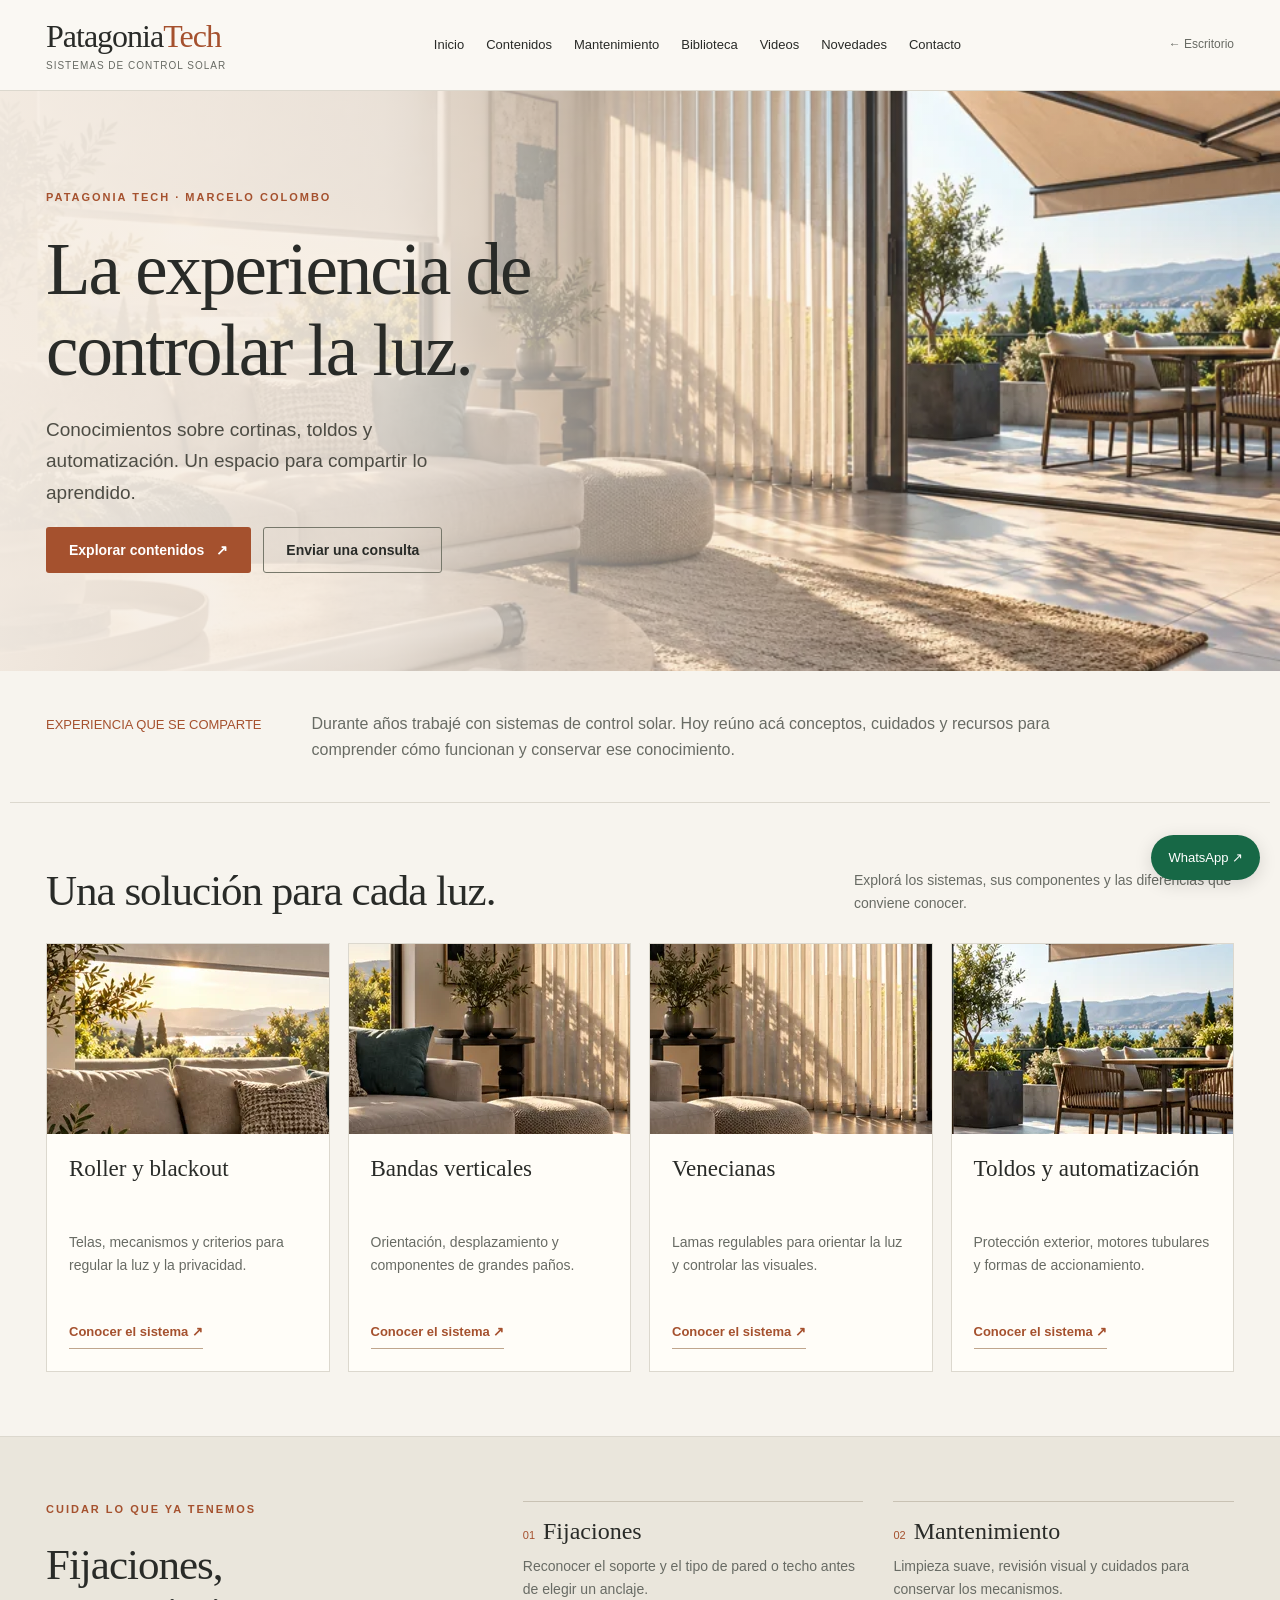
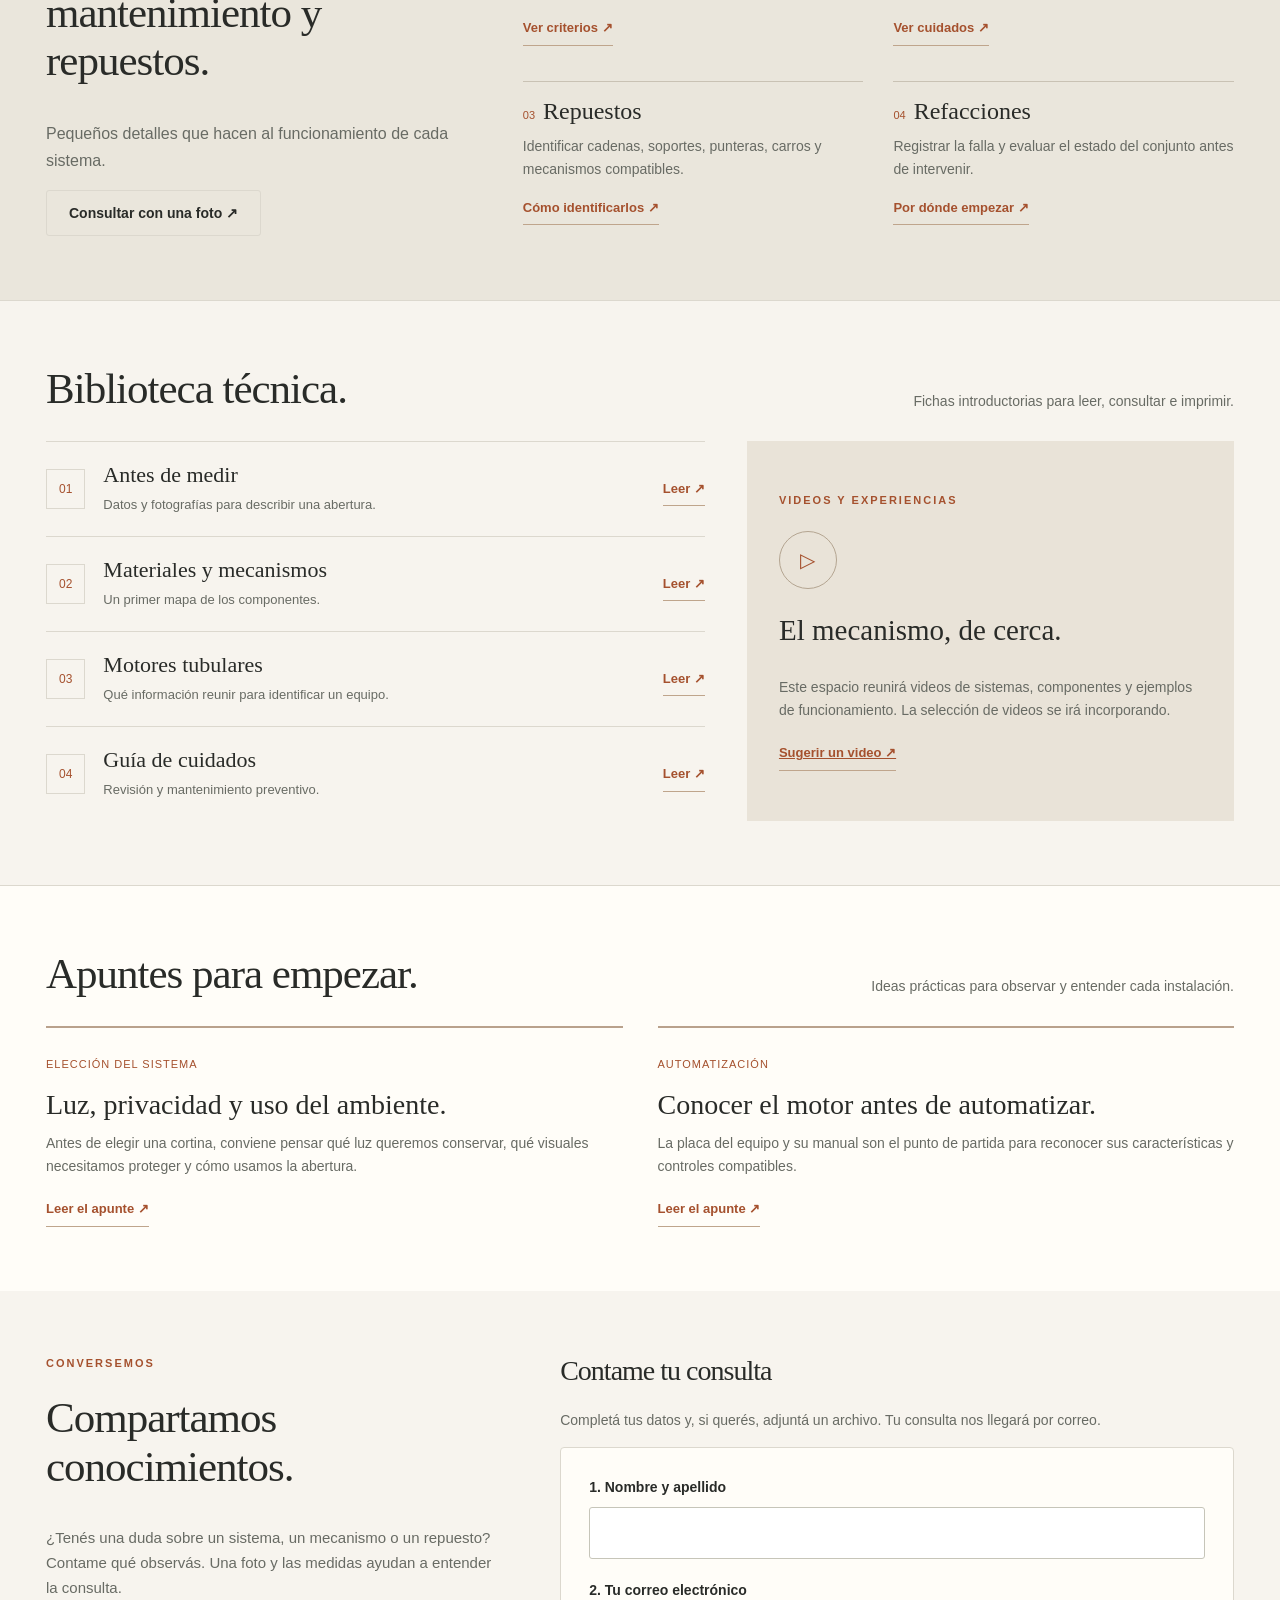
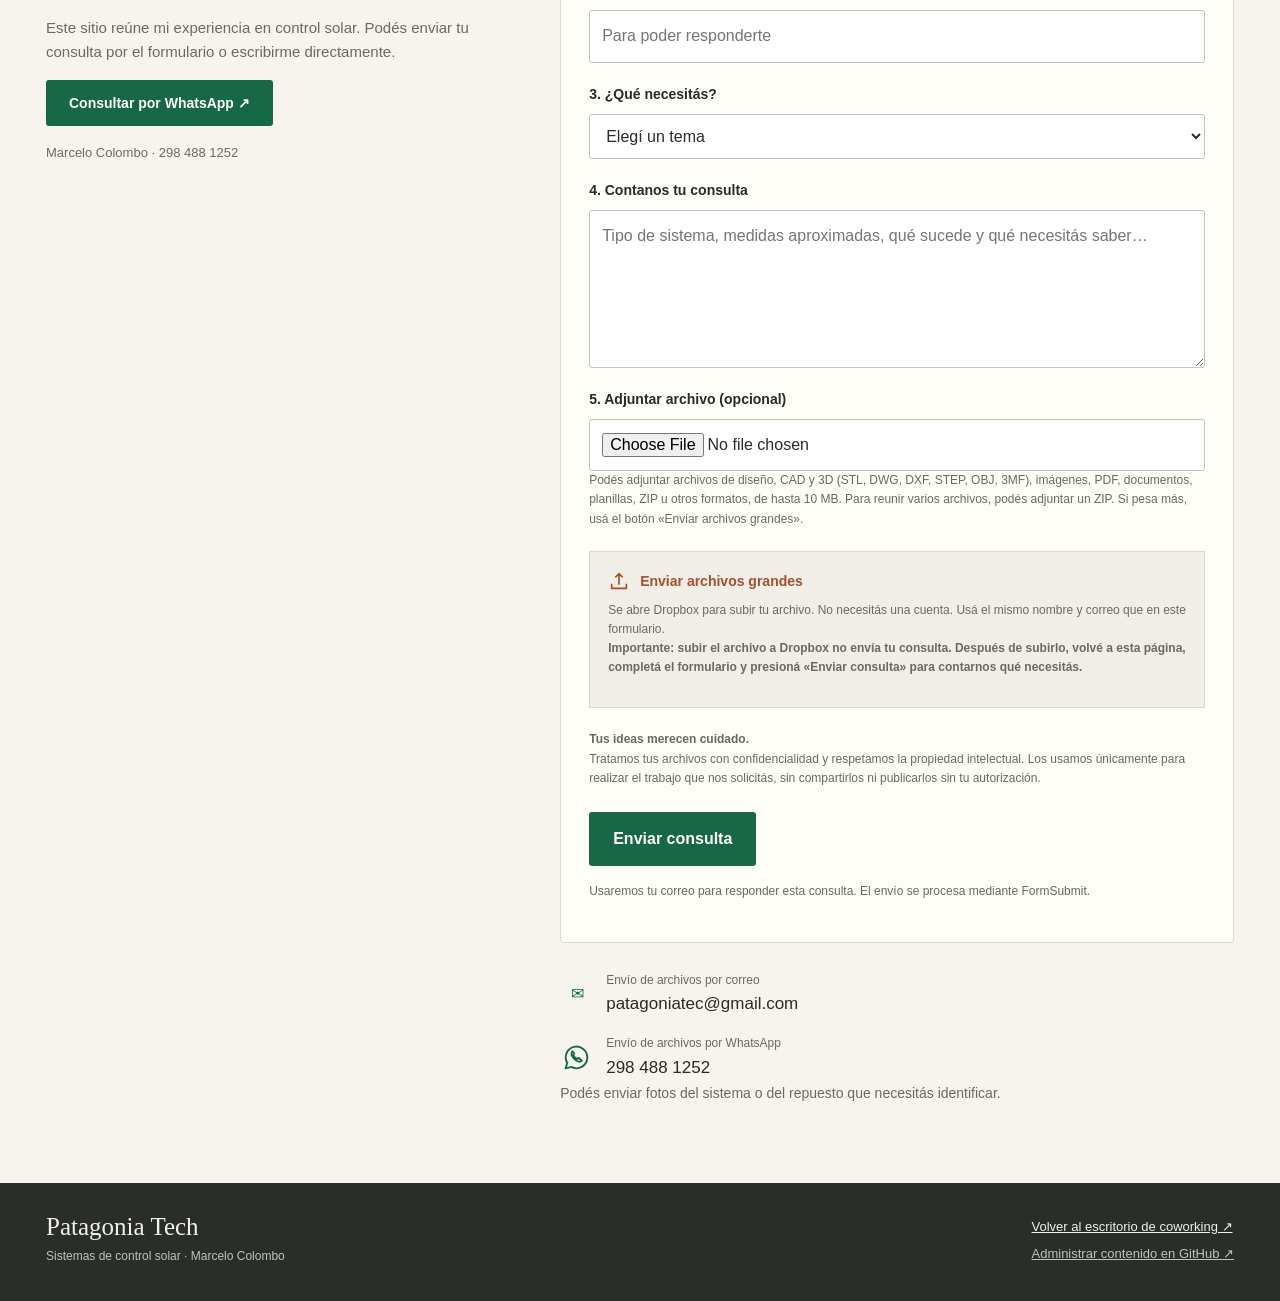
==== patagonia-tech.html @ 3ac44dc7 "Publica Patagonia Tech y activa su acceso en el escritorio" ====
<!doctype html>
<html lang="es-AR"><head><meta charset="utf-8"><meta name="viewport" content="width=device-width,initial-scale=1"><meta name="theme-color" content="#f7f4ee"><meta name="description" content="Patagonia Tech: experiencia y conocimientos sobre cortinas roller, blackout, venecianas, bandas verticales, toldos y automatización. Por Marcelo Colombo."><title>Patagonia Tech · Sistemas de control solar</title>
<style>
:root{--paper:#f7f4ee;--ink:#292b28;--muted:#686b64;--accent:#a5512e;--line:#dcd8ce;--green:#176846}*{box-sizing:border-box}html{scroll-behavior:smooth;scroll-padding-top:105px}body{margin:0;background:var(--paper);color:var(--ink);font:16px/1.65 Arial,Helvetica,sans-serif}a{color:inherit}button,input,select,textarea{font:inherit}button,a,input,select,textarea{touch-action:manipulation}a:focus-visible,button:focus-visible{outline:3px solid var(--accent);outline-offset:5px}h1,h2,h3,p{margin-top:0}h1,h2,h3,.brand{font-family:Georgia,'Times New Roman',serif;font-weight:400;line-height:1.12}h2{font-size:clamp(30px,4vw,43px);letter-spacing:-1px}h3{font-size:25px}p{color:var(--muted)}.wrap{max-width:1260px;margin:auto;padding:0 36px}.skip{position:absolute;left:15px;top:-100px;background:white;padding:12px;z-index:10}.skip:focus{top:10px}header{background:#faf8f3f5;border-bottom:1px solid var(--line);position:sticky;top:0;z-index:3;backdrop-filter:blur(12px)}.header-inner{display:flex;align-items:center;justify-content:space-between;gap:24px;min-height:90px}.brand{text-decoration:none;font-size:32px;letter-spacing:-1px;white-space:nowrap}.brand em{font-style:normal;color:var(--accent)}.brand small{display:block;text-align:center;font:10px Arial,sans-serif;letter-spacing:1px;color:var(--muted);margin-top:6px}nav{display:flex;gap:22px;align-items:center}nav a{text-decoration:none;font-size:13px}nav a:hover{color:var(--accent)}.back{font-size:12px;color:var(--muted);text-decoration:none}.hero{min-height:580px;display:flex;align-items:center;position:relative;background:#d8c7ad;isolation:isolate;overflow:hidden}.hero>img{position:absolute;inset:0;width:100%;height:100%;object-fit:cover;z-index:-2}.hero:after{content:'';position:absolute;inset:0;background:linear-gradient(90deg,#f6eee5f5 0%,#f6eee5d9 30%,#f6eee514 74%);z-index:-1}.hero .wrap{width:100%;padding-top:70px;padding-bottom:70px}.eyebrow{display:block;text-transform:uppercase;font:11px/1.6 Arial,sans-serif;letter-spacing:2px;color:var(--accent);margin-bottom:22px;font-weight:700}.hero h1{font-size:clamp(46px,5.7vw,76px);max-width:590px;letter-spacing:-2px;margin-bottom:22px}.hero p{font-size:19px;max-width:430px;color:#4d4c44}.button{display:inline-flex;align-items:center;justify-content:center;gap:12px;min-height:46px;padding:12px 22px;background:var(--accent);color:white;border:1px solid transparent;text-decoration:none;cursor:pointer;border-radius:3px;font:600 14px Arial,sans-serif}.button:hover{filter:brightness(.92)}.outline{background:transparent;border-color:var(--line);color:var(--ink)}.hero-actions{display:flex;flex-wrap:wrap;gap:12px}.hero .outline{border-color:#77786b}.intro{display:flex;gap:50px;align-items:baseline;padding-top:40px;padding-bottom:38px;border-bottom:1px solid var(--line)}.intro span{min-width:190px;font-size:13px;color:var(--accent)}.intro p{margin:0;max-width:800px}.section{padding-top:64px;padding-bottom:64px}.section-head{display:flex;justify-content:space-between;align-items:end;gap:20px;margin-bottom:28px}.section-head h2{margin:0}.section-head p{font-size:14px;max-width:380px;margin:0}.systems{display:grid;grid-template-columns:repeat(4,1fr);gap:18px}.system{background:#fffdf8;border:1px solid var(--line);overflow:hidden}.system .photo{width:100%;height:190px;object-fit:cover;display:block}.system:nth-child(1) .photo{object-position:0% 40%}.system:nth-child(2) .photo{object-position:40% 50%}.system:nth-child(3) .photo{object-position:55% 50%}.system:nth-child(4) .photo{object-position:100% 40%}.system-body{padding:22px}.system h3{font-size:23px;min-height:52px}.system p{font-size:14px;min-height:70px}.text-button{background:none;border:0;border-bottom:1px solid #bfa58c;padding:6px 0;cursor:pointer;color:var(--accent);text-align:left;font-weight:700;font-size:13px}.care{background:#eae6dc;border-top:1px solid var(--line);border-bottom:1px solid var(--line)}.care-grid{display:grid;grid-template-columns:1.1fr 1.9fr;gap:65px}.care h2{max-width:380px}.care-items{display:grid;grid-template-columns:1fr 1fr;gap:24px 30px}.care-items article{border-top:1px solid #c9c2b4;padding-top:16px}.care-items h3{font-size:24px;margin-bottom:10px}.care-items p{font-size:14px;margin-bottom:10px}.number{font:11px Arial;color:var(--accent);margin-right:8px}.library-grid{display:grid;grid-template-columns:1.15fr .85fr;gap:42px}.resource{padding:21px 0;border-top:1px solid var(--line);display:flex;align-items:center;gap:18px}.resource>span{font:12px Arial;border:1px solid var(--line);padding:12px;color:var(--accent)}.resource div{flex:1}.resource h3{font-size:22px;margin-bottom:6px}.resource p{font-size:13px;margin:0}.video-space{background:#e9e3d8;padding:32px;display:flex;flex-direction:column;justify-content:center;align-items:start;min-height:320px}.video-space .play{border:1px solid #b4a591;border-radius:50%;height:58px;width:58px;display:grid;place-items:center;color:var(--accent);font-size:20px;margin-bottom:25px}.video-space h3{font-size:29px}.video-space p{font-size:14px}.notes{background:#fffdf8;border-top:1px solid var(--line)}.notes-grid{display:grid;grid-template-columns:1fr 1fr;gap:35px}.note{border-top:2px solid #b9a18c;padding-top:22px}.note small{color:var(--accent);font-size:11px;text-transform:uppercase;letter-spacing:1px}.note h3{margin:12px 0;font-size:28px}.note p{font-size:14px}.contact-shell{display:grid;grid-template-columns:.8fr 1.2fr;gap:65px}.contact-copy{position:sticky;top:130px;align-self:start}.contact-copy h2{max-width:340px}.contact-copy p{font-size:15px}.contact-copy .button{background:var(--green)}.contact{min-width:0}.contact>h2{font-size:28px}.contact>p{font-size:14px}.contact form{max-width:none;margin:0;background:#fffdf8;border:1px solid var(--line);padding:28px;border-radius:4px;text-align:left}.contact label{display:block;font-size:14px;font-weight:700;margin:20px 0 8px}.contact label:first-child{margin-top:0}.contact input,.contact select,.contact textarea{width:100%;min-width:0;display:block;padding:12px;border:1px solid #c6c5b9;border-radius:3px;background:white;color:var(--ink)}.contact textarea{resize:vertical}.contact input:focus,.contact select:focus,.contact textarea:focus{outline:2px solid #ae6a42;outline-offset:2px}.hint{font-size:12px;line-height:1.6}.trap{position:absolute;left:-9999px;width:1px;height:1px;overflow:hidden}.large-files{background:#f0eee7;padding:18px;border:1px solid var(--line);margin:22px 0}.upload-button{display:inline-flex;align-items:center;gap:10px;text-decoration:none;color:var(--accent);font-size:14px;font-weight:700}.upload-button svg{width:22px;height:22px}.sr-only{position:absolute;width:1px;height:1px;padding:0;overflow:hidden;clip:rect(0,0,0,0);white-space:nowrap;border:0}.send-button{display:inline-flex;align-items:center;justify-content:center;background:var(--green);color:white;border:0;padding:14px 24px;border-radius:3px;font-weight:700;cursor:pointer;min-height:46px}.file-contacts{display:grid;gap:16px;margin-top:28px}.file-contact{display:flex;align-items:center;gap:12px;margin:0;text-decoration:none;overflow-wrap:anywhere}.file-contact small{display:block;font-size:12px;color:var(--muted)}.file-contact strong{font-size:17px;font-weight:400;color:var(--ink)}.contact-icon{display:grid;place-items:center;width:34px;height:34px;flex-shrink:0;color:var(--green)}.contact-icon svg{width:30px;height:30px}#form-status[data-state=error]{color:#9b301d}.tagline{display:none}footer{background:#292e2a;color:#f5f0e6;padding:30px 0}footer .wrap{display:flex;justify-content:space-between;gap:24px;flex-wrap:wrap}footer p{color:#c2c3b9;margin:4px 0;font-size:12px}footer a{font-size:13px}.floating-wa{position:fixed;bottom:20px;right:20px;padding:12px 17px;background:var(--green);color:white;border-radius:30px;text-decoration:none;font-size:13px;z-index:4;box-shadow:0 4px 18px #0002}.guide{border:0;background:#faf8f3;color:var(--ink);border-radius:4px;max-width:720px;width:calc(100% - 30px);max-height:85vh;padding:38px}.guide::backdrop{background:#1b241bc9}.guide h2{font-size:36px;line-height:1.2}.guide h3{font-size:24px;margin-top:26px}.guide p,.guide li{color:#55594f;font-size:15px}.close-guide{float:right;background:none;border:1px solid var(--line);padding:6px 12px;cursor:pointer}.guide .guide-actions{display:flex;gap:12px;margin-top:26px}.guide li{margin-bottom:8px}[hidden]{display:none!important}
@media(min-width:900px){.system .photo{object-fit:none;object-position:center;}}@media(max-width:1000px){nav{gap:12px}.back{display:none}.systems{grid-template-columns:1fr 1fr}.care-grid,.contact-shell{gap:30px}.hero{min-height:520px}.system .photo{object-fit:cover}.system h3,.system p{min-height:0}}@media(max-width:700px){.wrap{padding-left:20px;padding-right:20px}.header-inner{display:block;padding-top:15px;padding-bottom:12px}.brand{font-size:26px;display:inline-block}.brand small{text-align:left}nav{overflow:auto;white-space:nowrap;padding-top:18px;padding-bottom:3px;gap:20px}nav a{font-size:12px;min-height:28px}.hero{min-height:500px}.hero .wrap{padding-top:52px;padding-bottom:52px}.hero h1{max-width:350px;font-size:49px}.hero:after{background:linear-gradient(90deg,#f5eee5f5,#f5eee5bd 65%,#f5eee537)}.hero p{font-size:17px;max-width:320px}.intro{display:block;padding-top:28px;padding-bottom:28px}.intro span{display:block;margin-bottom:10px}.section{padding-top:42px;padding-bottom:42px}.section-head{display:block}.section-head p{margin-top:15px}.systems{gap:12px}.system .photo{height:145px}.system-body{padding:16px}.system h3{font-size:21px}.system p{font-size:13px}.care-grid,.library-grid,.contact-shell{grid-template-columns:1fr;gap:28px}.care-items{gap:22px}.care h2{max-width:100%}.care-items h3{font-size:22px}.notes-grid{grid-template-columns:1fr}.contact-copy{position:static}.contact-copy h2{max-width:100%}.contact form{padding:20px}.contact .file-contact strong{font-size:16px}.guide{padding:24px}.guide h2{font-size:29px}.floating-wa{bottom:12px;right:12px}.video-space{min-height:260px}}@media(prefers-reduced-motion:reduce){html{scroll-behavior:auto}}@media print{header,.hero,.intro,main>section,footer,.floating-wa,.guide-actions,.close-guide{display:none!important}body:has(dialog[open]){visibility:hidden}dialog[open]{visibility:visible;display:block!important;position:absolute;inset:0;max-height:none;width:100%;max-width:none;margin:0;padding:20px}dialog::backdrop{background:white}.guide p,.guide li{color:black}}
</style></head><body><a href="#contenidos" class="skip">Ir al contenido</a>
<header><div class="wrap header-inner"><a class="brand" href="#inicio">Patagonia<em>Tech</em><small>SISTEMAS DE CONTROL SOLAR</small></a><nav aria-label="Navegación principal"><a href="#inicio">Inicio</a><a href="#contenidos">Contenidos</a><a href="#mantenimiento">Mantenimiento</a><a href="#biblioteca">Biblioteca</a><a href="#videos">Videos</a><a href="#novedades">Novedades</a><a href="#contacto">Contacto</a></nav><a class="back" href="./">← Escritorio</a></div></header>
<main id="inicio"><section class="hero"><img src="assets/control-solar-cover.svg" width="960" height="640" alt="Ambiente contemporáneo con cortinas, persianas y toldo exterior" fetchpriority="high"><div class="wrap"><span class="eyebrow">Patagonia Tech · Marcelo Colombo</span><h1>La experiencia de<br>controlar la luz.</h1><p>Conocimientos sobre cortinas, toldos y automatización. Un espacio para compartir lo aprendido.</p><div class="hero-actions"><a class="button" href="#contenidos">Explorar contenidos <span aria-hidden="true">↗</span></a><a class="button outline" href="#contacto">Enviar una consulta</a></div></div></section>
<div class="wrap intro"><span>EXPERIENCIA QUE SE COMPARTE</span><p>Durante años trabajé con sistemas de control solar. Hoy reúno acá conceptos, cuidados y recursos para comprender cómo funcionan y conservar ese conocimiento.</p></div>
<section class="wrap section" id="contenidos"><div class="section-head"><h2>Una solución para cada luz.</h2><p>Explorá los sistemas, sus componentes y las diferencias que conviene conocer.</p></div><div class="systems">
<article class="system"><img class="photo" src="assets/control-solar-cover.svg" alt="Cortinas en un ambiente luminoso" loading="lazy"><div class="system-body"><h3>Roller y blackout</h3><p>Telas, mecanismos y criterios para regular la luz y la privacidad.</p><button class="text-button" data-guide="roller">Conocer el sistema ↗</button></div></article>
<article class="system"><img class="photo" src="assets/control-solar-cover.svg" alt="Sistemas interiores de protección solar" loading="lazy"><div class="system-body"><h3>Bandas verticales</h3><p>Orientación, desplazamiento y componentes de grandes paños.</p><button class="text-button" data-guide="bandas">Conocer el sistema ↗</button></div></article>
<article class="system"><img class="photo" src="assets/control-solar-cover.svg" alt="Persianas y control de la entrada de luz" loading="lazy"><div class="system-body"><h3>Venecianas</h3><p>Lamas regulables para orientar la luz y controlar las visuales.</p><button class="text-button" data-guide="venecianas">Conocer el sistema ↗</button></div></article>
<article class="system"><img class="photo" src="assets/control-solar-cover.svg" alt="Toldo sobre una terraza" loading="lazy"><div class="system-body"><h3>Toldos y automatización</h3><p>Protección exterior, motores tubulares y formas de accionamiento.</p><button class="text-button" data-guide="toldos">Conocer el sistema ↗</button></div></article>
</div></section>
<section class="care" id="mantenimiento"><div class="wrap section care-grid"><div><span class="eyebrow">Cuidar lo que ya tenemos</span><h2>Fijaciones, mantenimiento y repuestos.</h2><p>Pequeños detalles que hacen al funcionamiento de cada sistema.</p><a class="button outline" href="#contacto">Consultar con una foto ↗</a></div><div class="care-items">
<article><h3><span class="number">01</span>Fijaciones</h3><p>Reconocer el soporte y el tipo de pared o techo antes de elegir un anclaje.</p><button class="text-button" data-guide="fijaciones">Ver criterios ↗</button></article>
<article><h3><span class="number">02</span>Mantenimiento</h3><p>Limpieza suave, revisión visual y cuidados para conservar los mecanismos.</p><button class="text-button" data-guide="cuidados">Ver cuidados ↗</button></article>
<article><h3><span class="number">03</span>Repuestos</h3><p>Identificar cadenas, soportes, punteras, carros y mecanismos compatibles.</p><button class="text-button" data-guide="repuestos">Cómo identificarlos ↗</button></article>
<article><h3><span class="number">04</span>Refacciones</h3><p>Registrar la falla y evaluar el estado del conjunto antes de intervenir.</p><button class="text-button" data-guide="refacciones">Por dónde empezar ↗</button></article>
</div></div></section>
<section class="wrap section" id="biblioteca"><div class="section-head"><h2>Biblioteca técnica.</h2><p>Fichas introductorias para leer, consultar e imprimir.</p></div><div class="library-grid"><div>
<div class="resource"><span>01</span><div><h3>Antes de medir</h3><p>Datos y fotografías para describir una abertura.</p></div><button class="text-button" data-guide="medidas">Leer ↗</button></div>
<div class="resource"><span>02</span><div><h3>Materiales y mecanismos</h3><p>Un primer mapa de los componentes.</p></div><button class="text-button" data-guide="repuestos">Leer ↗</button></div>
<div class="resource"><span>03</span><div><h3>Motores tubulares</h3><p>Qué información reunir para identificar un equipo.</p></div><button class="text-button" data-guide="motores">Leer ↗</button></div>
<div class="resource"><span>04</span><div><h3>Guía de cuidados</h3><p>Revisión y mantenimiento preventivo.</p></div><button class="text-button" data-guide="cuidados">Leer ↗</button></div></div>
<aside class="video-space" id="videos"><span class="eyebrow">Videos y experiencias</span><span class="play" aria-hidden="true">▷</span><h3>El mecanismo, de cerca.</h3><p>Este espacio reunirá videos de sistemas, componentes y ejemplos de funcionamiento. La selección de videos se irá incorporando.</p><a class="text-button" href="#contacto">Sugerir un video ↗</a></aside></div></section>
<section class="notes" id="novedades"><div class="wrap section"><div class="section-head"><h2>Apuntes para empezar.</h2><p>Ideas prácticas para observar y entender cada instalación.</p></div><div class="notes-grid"><article class="note"><small>Elección del sistema</small><h3>Luz, privacidad y uso del ambiente.</h3><p>Antes de elegir una cortina, conviene pensar qué luz queremos conservar, qué visuales necesitamos proteger y cómo usamos la abertura.</p><button class="text-button" data-guide="eleccion">Leer el apunte ↗</button></article><article class="note"><small>Automatización</small><h3>Conocer el motor antes de automatizar.</h3><p>La placa del equipo y su manual son el punto de partida para reconocer sus características y controles compatibles.</p><button class="text-button" data-guide="motores">Leer el apunte ↗</button></article></div></div></section>
<section class="wrap section contact-shell"><div class="contact-copy"><span class="eyebrow">Conversemos</span><h2>Compartamos conocimientos.</h2><p>¿Tenés una duda sobre un sistema, un mecanismo o un repuesto? Contame qué observás. Una foto y las medidas ayudan a entender la consulta.</p><p>Este sitio reúne mi experiencia en control solar. Podés enviar tu consulta por el formulario o escribirme directamente.</p><a class="button" href="https://wa.me/5492984881252?text=Hola%20Marcelo%2C%20te%20consulto%20desde%20Patagonia%20Tech%20sobre%20un%20sistema%20de%20control%20solar." target="_blank" rel="noopener noreferrer">Consultar por WhatsApp ↗</a><p style="margin-top:16px;font-size:13px">Marcelo Colombo · 298 488 1252</p></div>
<section id="contacto" class="contact" aria-labelledby="contact-title">
<h2 id="contact-title">Contame tu consulta</h2>
<p>Completá tus datos y, si querés, adjuntá un archivo. Tu consulta nos llegará por correo.</p>
<div id="send-success" role="status" hidden style="max-width:620px;margin:24px auto;padding:28px;background:#e4f5eb;border:1px solid #98cbb0;border-radius:22px"><h3 style="margin-top:0">¡Gracias por tu consulta!</h3><p>El servicio confirmó el envío de tu pedido. Te responderemos al correo que indicaste.</p><button class="send-button" id="new-request" type="button">Enviar otra consulta</button></div>
<form id="contact-form" action="https://formsubmit.co/patagoniatec@gmail.com" method="POST" enctype="multipart/form-data">
<label for="customer-name">1. Nombre y apellido</label><input id="customer-name" name="Nombre" autocomplete="name" maxlength="120" required>
<label for="customer-email">2. Tu correo electrónico</label><input id="customer-email" type="email" name="email" autocomplete="email" maxlength="254" required placeholder="Para poder responderte">
<label for="customer-service">3. ¿Qué necesitás?</label><select id="customer-service" name="Servicio" required><option value="">Elegí un tema</option><option value="roller">Roller y blackout</option><option value="bandas">Bandas verticales</option><option value="venecianas">Venecianas</option><option value="toldos">Toldos y automatización</option><option value="fijaciones">Fijaciones</option><option value="cuidados">Mantenimiento</option><option value="repuestos">Repuestos</option><option value="refacciones">Refacciones</option><option value="other">Otra consulta</option></select>
<label for="customer-idea">4. Contanos tu consulta</label><textarea id="customer-idea" name="Consulta" required maxlength="5000" rows="5" placeholder="Tipo de sistema, medidas aproximadas, qué sucede y qué necesitás saber…"></textarea>
<label for="customer-file">5. Adjuntar archivo (opcional)</label><input id="customer-file" type="file" name="attachment" aria-describedby="file-help"><p id="file-help" class="hint">Podés adjuntar archivos de diseño, CAD y 3D (STL, DWG, DXF, STEP, OBJ, 3MF), imágenes, PDF, documentos, planillas, ZIP u otros formatos, de hasta 10 MB. Para reunir varios archivos, podés adjuntar un ZIP. Si pesa más, usá el botón «Enviar archivos grandes».</p>
<div class="large-files"><a class="upload-button" href="https://www.dropbox.com/request/a6kbumiqwxm0sqhy4bbn" target="_blank" rel="noopener noreferrer" aria-describedby="large-file-help"><svg viewBox="0 0 24 24" fill="none" stroke="currentColor" stroke-width="1.8" aria-hidden="true"><path d="M12 16V4m-4 4 4-4 4 4M4 15v5h16v-5"/></svg>Enviar archivos grandes<span class="sr-only"> (abre Dropbox en otra pestaña)</span></a><p id="large-file-help" class="hint">Se abre Dropbox para subir tu archivo. No necesitás una cuenta. Usá el mismo nombre y correo que en este formulario.<br><strong>Importante: subir el archivo a Dropbox no envía tu consulta. Después de subirlo, volvé a esta página, completá el formulario y presioná «Enviar consulta» para contarnos qué necesitás.</strong></p></div>
<p class="hint" style="line-height:1.6;margin:0 0 24px"><strong>Tus ideas merecen cuidado.</strong><br>Tratamos tus archivos con confidencialidad y respetamos la propiedad intelectual. Los usamos únicamente para realizar el trabajo que nos solicitás, sin compartirlos ni publicarlos sin tu autorización.</p>
<div class="trap" aria-hidden="true"><label for="website">Dejá este campo vacío</label><input id="website" name="_honey" tabindex="-1" autocomplete="off"></div>
<input type="hidden" name="_captcha" value="false">
<input type="hidden" name="_next" value="https://patagoniatec-ux.github.io/icono-web/patagonia-tech.html?enviado=1#contacto">
<input type="hidden" name="_subject" value="Nueva consulta · Patagonia Tech"><input type="hidden" name="_template" value="table">
<button class="send-button" type="submit" id="send-request">Enviar consulta</button>
<p id="form-status" role="status" aria-live="polite"></p>
<p class="hint">Usaremos tu correo para responder esta consulta. El envío se procesa mediante FormSubmit.</p>
</form>
<div class="file-contacts" aria-label="Datos para enviar archivos">
<p class="file-contact"><span class="contact-icon email-icon" aria-hidden="true">✉</span><span><small>Envío de archivos por correo</small><strong>patagoniatec@gmail.com</strong></span></p>
<a class="file-contact whatsapp-contact" href="https://wa.me/5492984881252" target="_blank" rel="noopener noreferrer" aria-label="Enviar un mensaje por WhatsApp al 2984881252"><span class="contact-icon whatsapp-icon" aria-hidden="true"><svg viewBox="0 0 32 32" fill="none" stroke="currentColor" stroke-width="2"><path d="M27 15.5a11.5 11.5 0 0 1-17 10L4 27l1.5-6a11.5 11.5 0 1 1 21.5-5.5Z"/><path d="M11 9c-4 4 6 14 10 10l-3-3-2 1c-2-1-3-2-4-4l1-2Z"/></svg></span><span><small>Envío de archivos por WhatsApp</small><strong>298 488 1252</strong></span></a>
</div>
<p class="tagline">Pedidos simples. Soluciones prácticas.</p><p class="hint">Podés enviar fotos del sistema o del repuesto que necesitás identificar.</p>
</section>

</section></main><footer><div class="wrap"><div><span style="font:25px Georgia">Patagonia Tech</span><p>Sistemas de control solar · Marcelo Colombo</p></div><div><a href="./">Volver al escritorio de coworking ↗</a><p><a href="https://github.com/patagoniatec-ux/icono-web/edit/main/patagonia-tech.html" target="_blank" rel="noopener noreferrer">Administrar contenido en GitHub ↗</a></p></div></div></footer><a class="floating-wa" href="https://wa.me/5492984881252?text=Hola%20Marcelo%2C%20te%20consulto%20desde%20Patagonia%20Tech." target="_blank" rel="noopener noreferrer" aria-label="Consultar por WhatsApp al 298 488 1252">WhatsApp ↗</a><dialog class="guide" id="guide" aria-labelledby="guide-title"><button class="close-guide" id="close-guide" aria-label="Cerrar ficha">Cerrar ×</button><span class="eyebrow">Patagonia Tech · Ficha de consulta</span><h2 id="guide-title"></h2><div id="guide-content"></div><div class="guide-actions"><button class="button outline" id="guide-print">Imprimir ficha</button><button class="button" id="guide-consult">Consultar sobre este tema</button></div></dialog><script>
const form=document.getElementById('contact-form');
const attachment=document.getElementById('customer-file');
const status=document.getElementById('form-status');
function validateAttachment(){
const file=attachment.files[0];
let message='';
if(file){
if(file.size>10*1024*1024)message='El archivo supera los 10 MB. Quitalo del adjunto y usá el botón «Enviar archivos grandes». Después volvé para enviar tu consulta.';

}
attachment.setCustomValidity(message);
status.textContent=message;status.dataset.state=message?'error':'';
return !message;
}
attachment.addEventListener('change',validateAttachment);
form.addEventListener('submit',event=>{
if(form.elements._honey.value){event.preventDefault();return;}
if(!validateAttachment()){event.preventDefault();attachment.reportValidity();return;}
const service=form.elements.Servicio;
const originalValue=service.value;
const selected=service.selectedOptions[0];
selected.value=selected.textContent;
setTimeout(()=>{selected.value=originalValue;},0);
status.textContent='Enviando tu consulta y el archivo adjunto. Al finalizar volverás al Patagonia Tech.';
});

document.getElementById('new-request').addEventListener('click',()=>{
form.reset();
attachment.setCustomValidity('');
status.textContent='';
status.dataset.state='';
document.getElementById('send-success').hidden=true;
form.hidden=false;
document.getElementById('contact-title').textContent='Contame tu consulta';
const button=document.getElementById('send-request');
button.disabled=false;
button.textContent='Enviar consulta';
history.replaceState(null,'',window.location.pathname+'#contacto');
form.scrollIntoView({behavior:'auto',block:'start'});
document.getElementById('customer-name').focus({preventScroll:true});
});

if(new URLSearchParams(window.location.search).get('enviado')==='1'){
form.hidden=true;
document.getElementById('send-success').hidden=false;
document.getElementById('contact-title').textContent='Consulta enviada';
history.replaceState(null,'',window.location.pathname+'#contacto');
}


const guides={
roller:{title:'Roller y blackout',body:`<p>Una cortina roller enrolla la tela sobre un tubo. El accionamiento puede ser manual o motorizado. La tela y el mecanismo se eligen según las dimensiones, el uso y las especificaciones del sistema.</p><h3>Qué observar</h3><ul><li><strong>Blackout:</strong> busca impedir el paso de luz a través de la tela. Las separaciones laterales pueden dejar pasar claridad.</li><li><strong>Screen:</strong> filtra la luz; la privacidad depende de la tela y de las condiciones de iluminación a ambos lados.</li><li><strong>Mecanismo:</strong> identificá cadena o motor, lado del mando, soportes y estado de la tela.</li></ul><p>Para consultar, enviá una vista general y una foto de los extremos del tubo. Mantené las cadenas fuera del alcance de niños y usá el dispositivo de seguridad correspondiente.</p>`},
bandas:{title:'Bandas verticales',body:`<p>Las bandas cuelgan de carros que recorren un riel. Su orientación permite regular la entrada de luz; su desplazamiento libera el paño.</p><h3>Para reconocer el sistema</h3><ul><li>Fotografiá el riel, los carros y el accionamiento.</li><li>Anotá el ancho de las bandas y cómo se sujetan al carro.</li><li>Observá contrapesos y cadenas inferiores, cuando existan.</li><li>Si se traba, detené el accionamiento: forzarlo puede dañar otros componentes.</li></ul><p>La compatibilidad de los carros y piezas depende del modelo. Una pieza parecida puede tener otro encastre.</p>`},
venecianas:{title:'Venecianas',body:`<p>Están formadas por lamas horizontales que se orientan para regular la luz. Según el modelo, también se elevan y recogen.</p><h3>Información útil</h3><ul><li>Material y ancho de lama.</li><li>Tipo de cabezal y soportes.</li><li>Estado de cintas, escalerillas y cordones.</li><li>Si la falla aparece al orientar, elevar o trabar el sistema.</li></ul><p>Quitá el polvo con un elemento suave y seguí las indicaciones del fabricante para la limpieza del material. Los cordones deben quedar fuera del alcance de niños.</p>`},
toldos:{title:'Toldos y automatización',body:`<p>Un toldo exterior combina estructura, tela y accionamiento. Puede incorporar un motor tubular alojado en el eje de enrollamiento y controles compatibles.</p><h3>Qué conviene conocer</h3><ul><li>Modelo del toldo, ancho y proyección.</li><li>Tipo de accionamiento y datos de identificación del motor.</li><li>Estado visible de la tela, las fijaciones y los brazos.</li><li>Instrucciones de uso y límites de viento o lluvia indicados por el fabricante.</li></ul><p>No es un refugio para condiciones meteorológicas adversas. No desarmes brazos ni piezas bajo tensión; su revisión requiere personal capacitado.</p>`},
fijaciones:{title:'Fijaciones: empezar por el soporte',body:`<p>La elección de una fijación depende de la base donde se instala, del sistema, de sus cargas y de las indicaciones del fabricante.</p><ul><li>Identificá si la base es hormigón, mampostería maciza, hueca, madera o una construcción en seco.</li><li>Registrá dimensiones y peso del conjunto, y la ubicación de sus soportes.</li><li>Revisá fisuras, desprendimientos o movimiento visible sin forzar el conjunto.</li><li>En toldos exteriores, la acción del viento y la geometría de los brazos exigen una evaluación específica.</li></ul><p>No hay un tarugo universal. Si la base es desconocida o un soporte se aflojó, evitá accionar el sistema y solicitá una revisión antes de reutilizarlo.</p>`},
cuidados:{title:'Mantenimiento y cuidados',body:`<ul><li>Retirá el polvo con un paño o cepillo suave, sin tironear la tela ni los componentes.</li><li>Antes de usar agua o productos, consultá las instrucciones de la tela y el fabricante. Probá únicamente métodos admitidos.</li><li>No apliques lubricantes en telas o mecanismos sin una indicación específica.</li><li>Observá si aparecen ruidos nuevos, desplazamientos de la tela, trabas o soportes flojos. Detené el uso si hay una falla.</li><li>No empapes motores ni componentes eléctricos. Su intervención corresponde a personal capacitado.</li><li>Revisá los dispositivos de seguridad para cadenas y cordones, especialmente si hay niños.</li></ul><p>Las recomendaciones y frecuencias del manual de cada sistema tienen prioridad sobre esta orientación general.</p>`},
repuestos:{title:'Identificar un repuesto',body:`<p>Antes de buscar una pieza, reuní información del conjunto donde trabaja. La forma exterior no alcanza para asegurar compatibilidad.</p><ul><li>Foto general del sistema y primer plano de la pieza, sin desarmar elementos bajo tensión.</li><li>Marca, modelo y cualquier inscripción legible.</li><li>Medidas de la pieza con una regla visible y fotos de sus encastres.</li><li>Lado de colocación y tipo de accionamiento.</li><li>Descripción de la falla y de lo que sigue funcionando.</li></ul><p>Podés consultar por cadenas, soportes, punteras, mecanismos, carros o telas. Este espacio orienta la identificación; no constituye un catálogo de stock.</p>`},
refacciones:{title:'Refacciones: registrar antes de intervenir',body:`<p>El primer paso es distinguir una dificultad de uso de una rotura o desgaste. Registrá el síntoma sin seguir forzando el mecanismo.</p><ul><li>¿Desde cuándo ocurre? ¿Apareció después de un golpe o un cambio?</li><li>¿La falla está en la tela, el accionamiento, el soporte o varios componentes?</li><li>¿Se ven partes sueltas, desgaste o deformaciones?</li><li>¿Se conserva el manual o la identificación del sistema?</li></ul><p>La posibilidad de reparar depende del estado del conjunto y de la compatibilidad de los repuestos. Enviá fotos y una descripción para conversar sobre el caso. No manipules conexiones eléctricas ni mecanismos cargados o bajo tensión.</p>`},
medidas:{title:'Antes de medir una abertura',body:`<p>Para una primera consulta, registrá las medidas con unidades claras y sin confundirlas con las medidas finales de fabricación.</p><ul><li>Vista general de la abertura desde el interior y, si corresponde, desde el exterior.</li><li>Ancho y alto en varios puntos para detectar diferencias.</li><li>Indicación de montaje dentro o fuera del vano, cuando esté definido.</li><li>Manijas, hojas que abren, cajones y otros obstáculos.</li><li>Fotos de pared o techo donde se ubicarían los soportes.</li></ul><p>Las holguras, descuentos y dimensiones de fabricación cambian según el sistema. No encargues una pieza únicamente con estas medidas orientativas: comprobá el manual y las condiciones de instalación.</p>`},
motores:{title:'Motores tubulares: qué datos reunir',body:`<p>El motor tubular se aloja en el eje de enrollamiento. Para identificarlo, buscá el manual, las etiquetas accesibles o la documentación de la instalación.</p><ul><li>Marca y modelo exactos.</li><li>Tensión de alimentación, par y velocidad indicados en la placa.</li><li>Modelo del mando o control existente.</li><li>Tipo de sistema y dimensiones aproximadas.</li><li>Descripción de la falla y si afecta a un equipo o a varios.</li></ul><p>La elección de controles y repuestos exige comprobar compatibilidad. No abras el motor ni intervengas el cableado para obtener estos datos: recurrí a personal capacitado.</p>`},
eleccion:{title:'Luz, privacidad y uso del ambiente',body:`<p>Elegir un sistema comienza por observar cómo se usa el ambiente a distintas horas.</p><ul><li><strong>Luz:</strong> ¿querés filtrarla, orientarla o reducirla al máximo?</li><li><strong>Privacidad:</strong> observá las visuales tanto de día como de noche.</li><li><strong>Abertura:</strong> considerá hojas, manijas y circulación.</li><li><strong>Ambiente:</strong> tené en cuenta humedad, polvo y cuidados que admite cada material.</li><li><strong>Accionamiento:</strong> evaluá acceso al mando, frecuencia de uso y seguridad para niños.</li></ul><p>Una misma tela o mecanismo no resuelve todas las situaciones. Una foto general y una descripción del uso permiten empezar a comparar alternativas.</p>`}
};
const guide=document.getElementById('guide');let guideOpener;
document.querySelectorAll('[data-guide]').forEach(button=>button.addEventListener('click',()=>{const entry=guides[button.dataset.guide];if(!entry)return;guideOpener=button;document.getElementById('guide-title').textContent=entry.title;document.getElementById('guide-content').innerHTML=entry.body;document.getElementById('guide-consult').dataset.topic=button.dataset.guide;guide.showModal();guide.scrollTop=0;}));
document.getElementById('close-guide').onclick=()=>guide.close();
guide.addEventListener('close',()=>guideOpener?.focus());
guide.addEventListener('click',e=>{if(e.target===guide){const r=guide.getBoundingClientRect();if(e.clientX<r.left||e.clientX>r.right||e.clientY<r.top||e.clientY>r.bottom)guide.close();}});
document.getElementById('guide-print').onclick=()=>window.print();
document.getElementById('guide-consult').onclick=e=>{const select=document.getElementById('customer-service'),topic=e.currentTarget.dataset.topic;select.value=Array.from(select.options).some(o=>o.value===topic)?topic:'other';guide.close();document.getElementById('contacto').scrollIntoView();document.getElementById('customer-name').focus({preventScroll:true});};

</script></body></html>
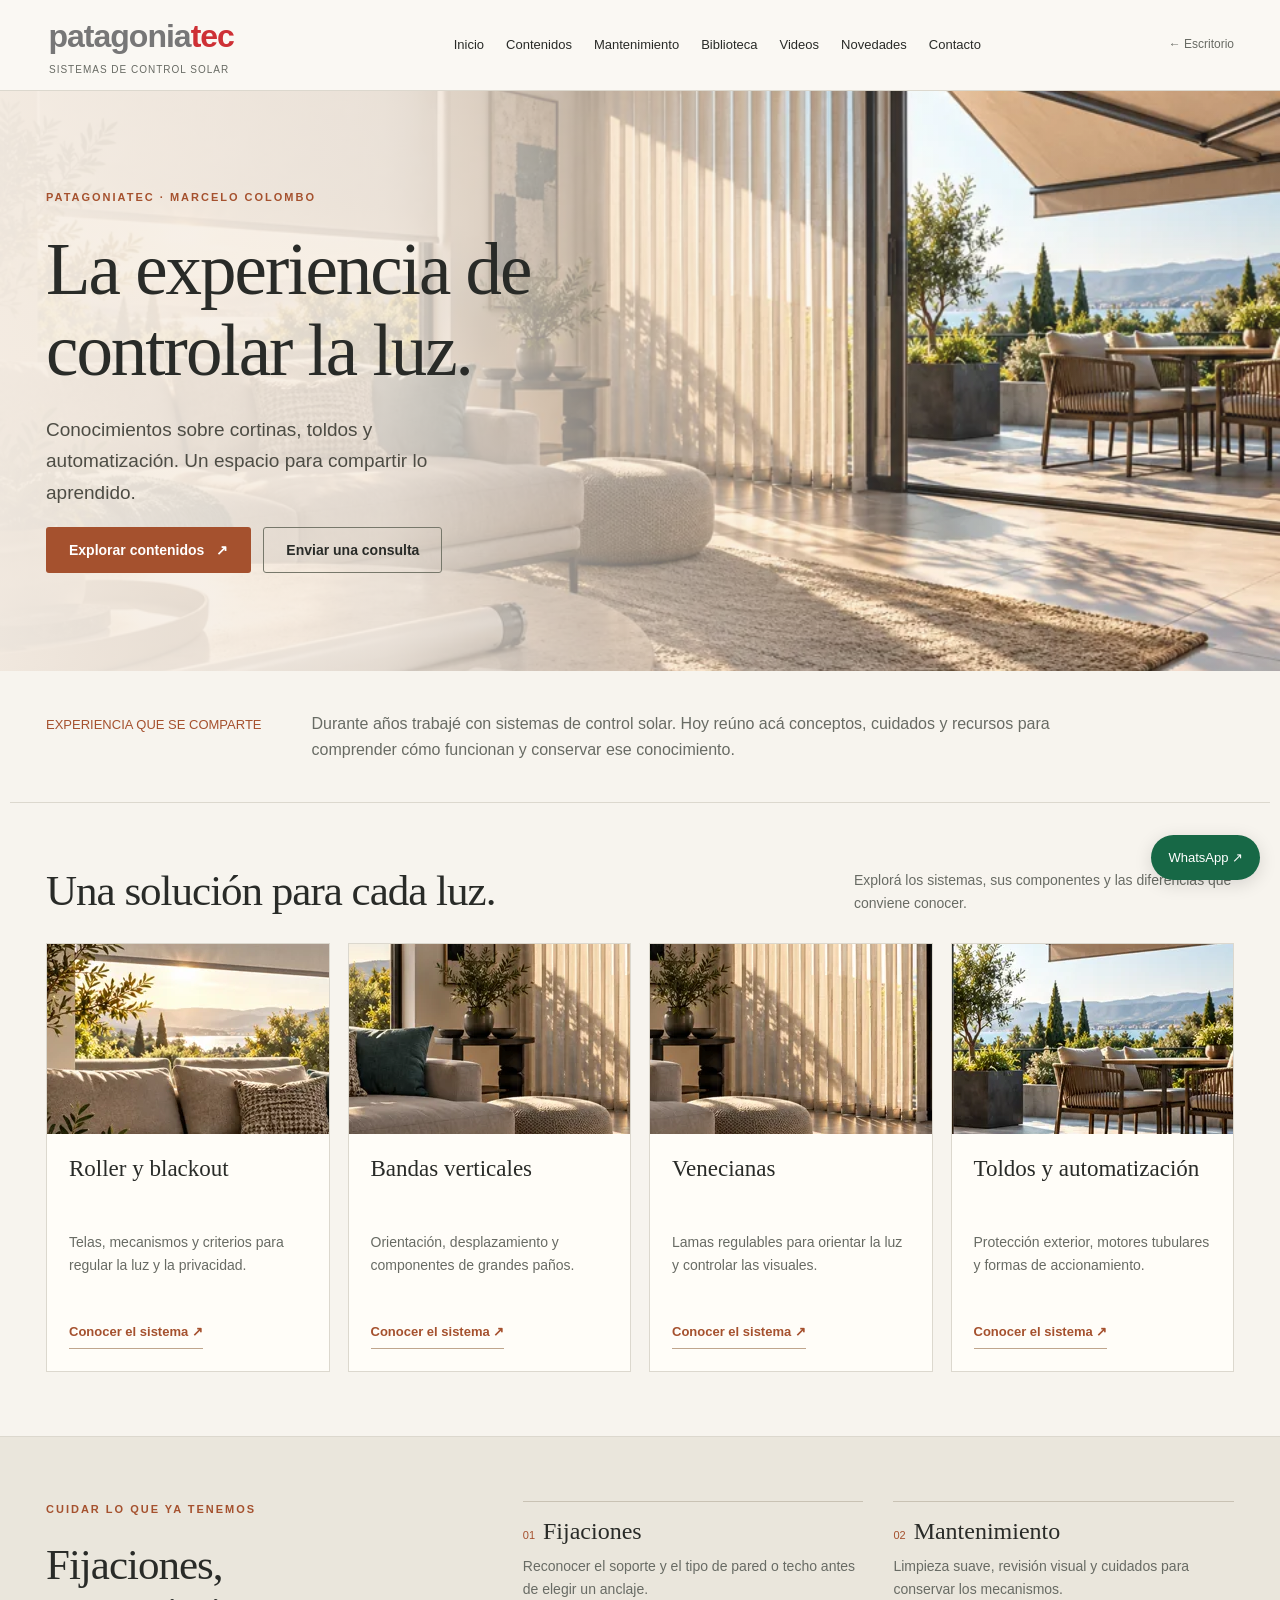
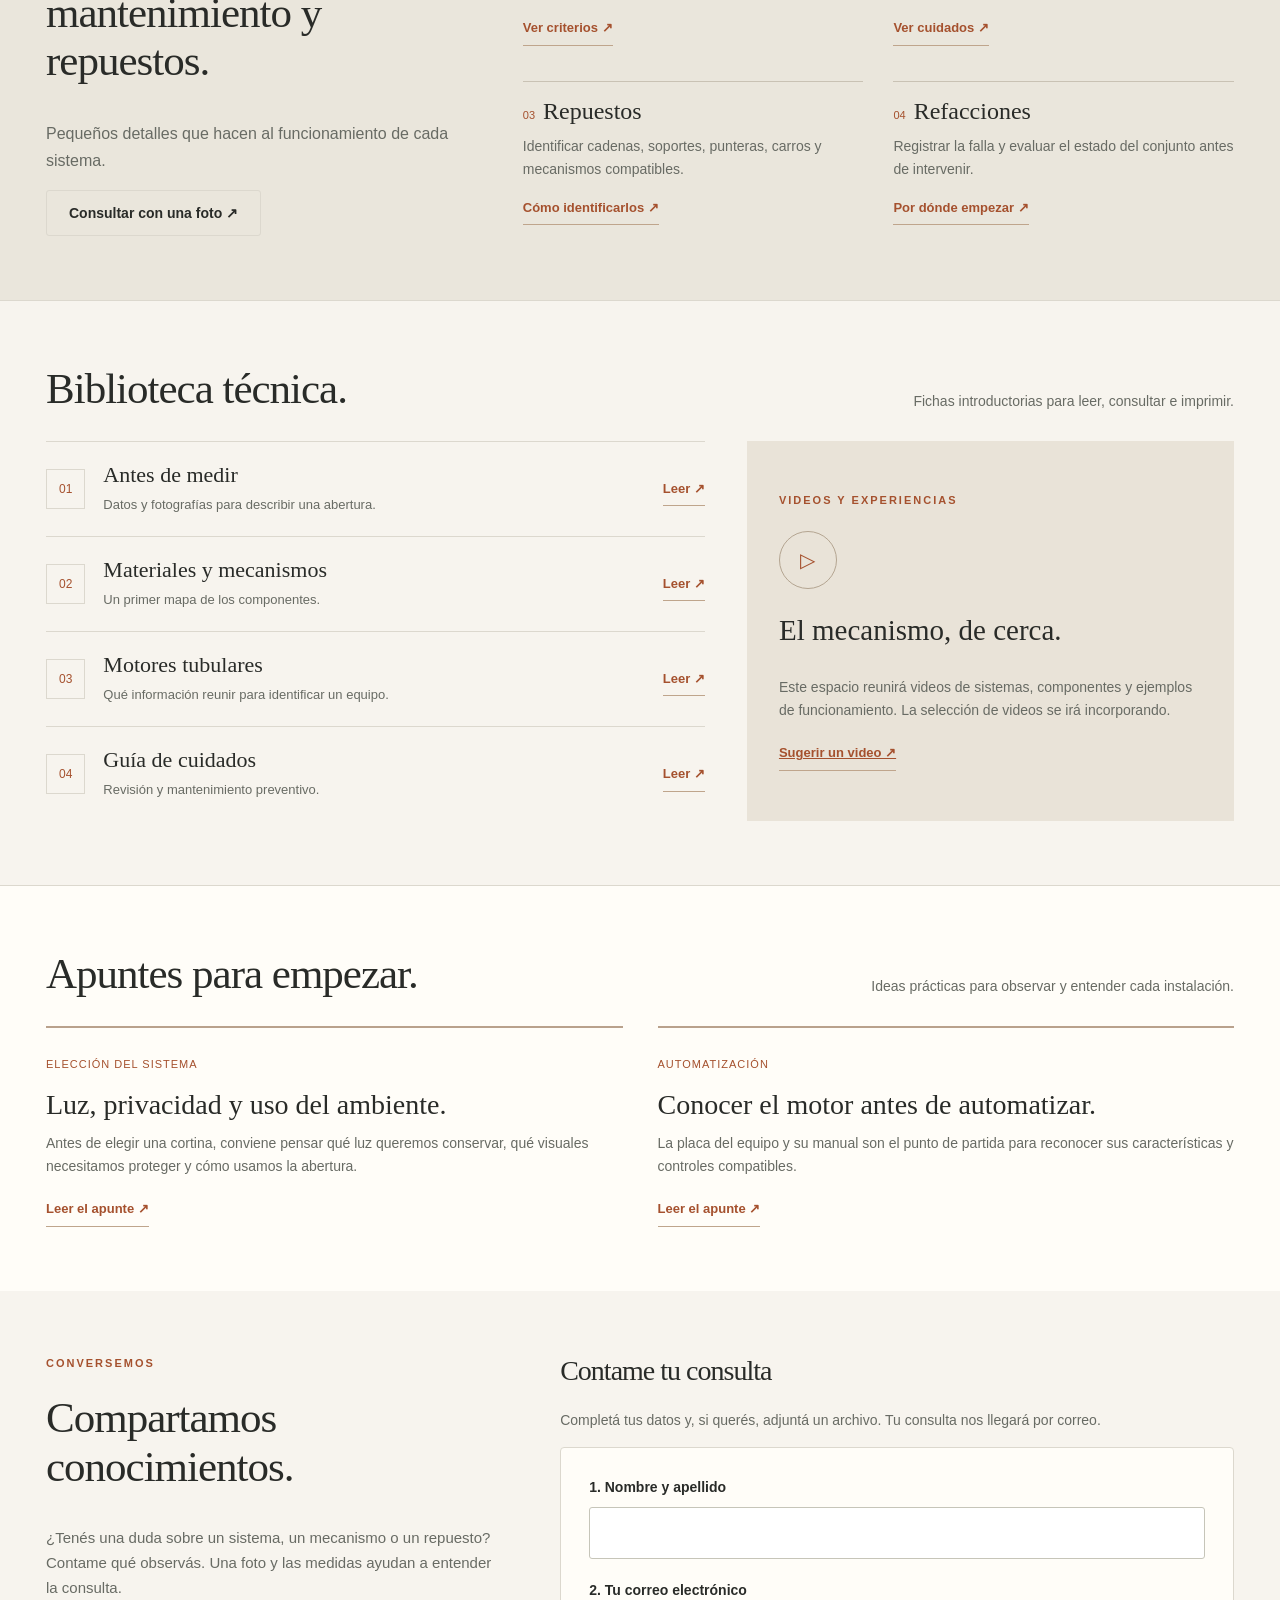
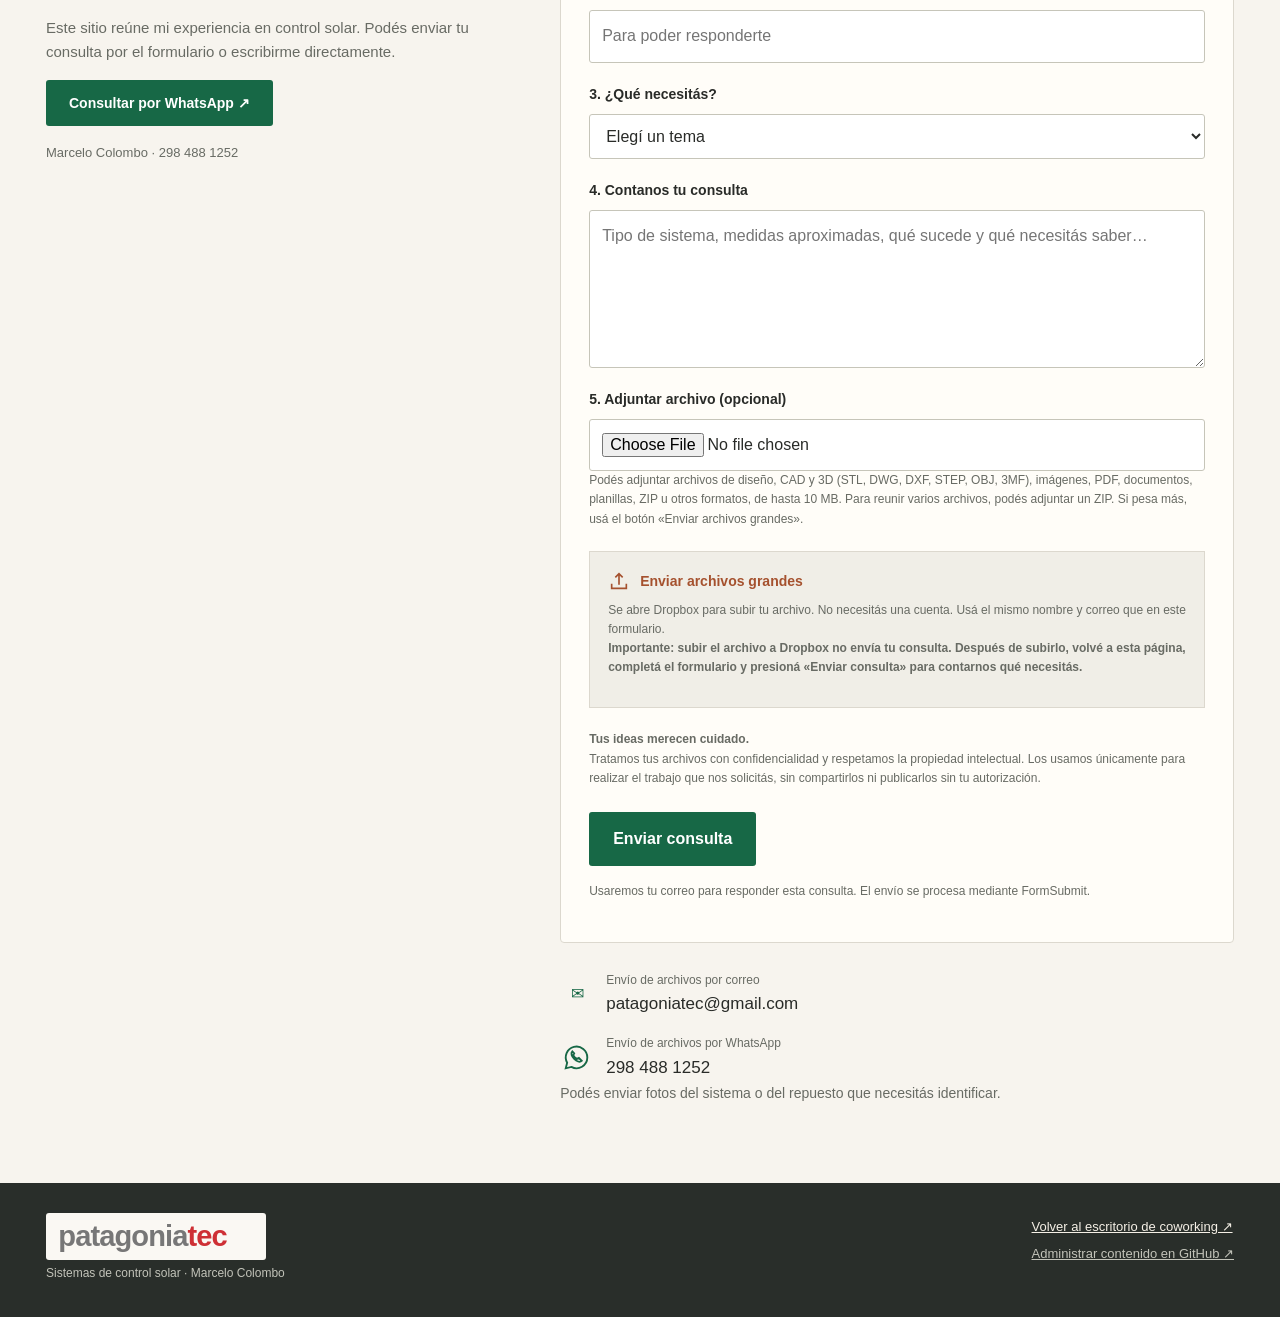
==== commit 4ef599f7: "Aplicar logo patagoniatec y corregir nombre en todo el sitio" ====
--- a/patagonia-tech.html
+++ b/patagonia-tech.html
@@ -1,11 +1,11 @@
 <!doctype html>
-<html lang="es-AR"><head><meta charset="utf-8"><meta name="viewport" content="width=device-width,initial-scale=1"><meta name="theme-color" content="#f7f4ee"><meta name="description" content="Patagonia Tech: experiencia y conocimientos sobre cortinas roller, blackout, venecianas, bandas verticales, toldos y automatización. Por Marcelo Colombo."><title>Patagonia Tech · Sistemas de control solar</title>
+<html lang="es-AR"><head><meta charset="utf-8"><meta name="viewport" content="width=device-width,initial-scale=1"><meta name="theme-color" content="#f7f4ee"><meta name="description" content="patagoniatec: experiencia y conocimientos sobre cortinas roller, blackout, venecianas, bandas verticales, toldos y automatización. Por Marcelo Colombo."><title>patagoniatec · Sistemas de control solar</title>
 <style>
 :root{--paper:#f7f4ee;--ink:#292b28;--muted:#686b64;--accent:#a5512e;--line:#dcd8ce;--green:#176846}*{box-sizing:border-box}html{scroll-behavior:smooth;scroll-padding-top:105px}body{margin:0;background:var(--paper);color:var(--ink);font:16px/1.65 Arial,Helvetica,sans-serif}a{color:inherit}button,input,select,textarea{font:inherit}button,a,input,select,textarea{touch-action:manipulation}a:focus-visible,button:focus-visible{outline:3px solid var(--accent);outline-offset:5px}h1,h2,h3,p{margin-top:0}h1,h2,h3,.brand{font-family:Georgia,'Times New Roman',serif;font-weight:400;line-height:1.12}h2{font-size:clamp(30px,4vw,43px);letter-spacing:-1px}h3{font-size:25px}p{color:var(--muted)}.wrap{max-width:1260px;margin:auto;padding:0 36px}.skip{position:absolute;left:15px;top:-100px;background:white;padding:12px;z-index:10}.skip:focus{top:10px}header{background:#faf8f3f5;border-bottom:1px solid var(--line);position:sticky;top:0;z-index:3;backdrop-filter:blur(12px)}.header-inner{display:flex;align-items:center;justify-content:space-between;gap:24px;min-height:90px}.brand{text-decoration:none;font-size:32px;letter-spacing:-1px;white-space:nowrap}.brand em{font-style:normal;color:var(--accent)}.brand small{display:block;text-align:center;font:10px Arial,sans-serif;letter-spacing:1px;color:var(--muted);margin-top:6px}nav{display:flex;gap:22px;align-items:center}nav a{text-decoration:none;font-size:13px}nav a:hover{color:var(--accent)}.back{font-size:12px;color:var(--muted);text-decoration:none}.hero{min-height:580px;display:flex;align-items:center;position:relative;background:#d8c7ad;isolation:isolate;overflow:hidden}.hero>img{position:absolute;inset:0;width:100%;height:100%;object-fit:cover;z-index:-2}.hero:after{content:'';position:absolute;inset:0;background:linear-gradient(90deg,#f6eee5f5 0%,#f6eee5d9 30%,#f6eee514 74%);z-index:-1}.hero .wrap{width:100%;padding-top:70px;padding-bottom:70px}.eyebrow{display:block;text-transform:uppercase;font:11px/1.6 Arial,sans-serif;letter-spacing:2px;color:var(--accent);margin-bottom:22px;font-weight:700}.hero h1{font-size:clamp(46px,5.7vw,76px);max-width:590px;letter-spacing:-2px;margin-bottom:22px}.hero p{font-size:19px;max-width:430px;color:#4d4c44}.button{display:inline-flex;align-items:center;justify-content:center;gap:12px;min-height:46px;padding:12px 22px;background:var(--accent);color:white;border:1px solid transparent;text-decoration:none;cursor:pointer;border-radius:3px;font:600 14px Arial,sans-serif}.button:hover{filter:brightness(.92)}.outline{background:transparent;border-color:var(--line);color:var(--ink)}.hero-actions{display:flex;flex-wrap:wrap;gap:12px}.hero .outline{border-color:#77786b}.intro{display:flex;gap:50px;align-items:baseline;padding-top:40px;padding-bottom:38px;border-bottom:1px solid var(--line)}.intro span{min-width:190px;font-size:13px;color:var(--accent)}.intro p{margin:0;max-width:800px}.section{padding-top:64px;padding-bottom:64px}.section-head{display:flex;justify-content:space-between;align-items:end;gap:20px;margin-bottom:28px}.section-head h2{margin:0}.section-head p{font-size:14px;max-width:380px;margin:0}.systems{display:grid;grid-template-columns:repeat(4,1fr);gap:18px}.system{background:#fffdf8;border:1px solid var(--line);overflow:hidden}.system .photo{width:100%;height:190px;object-fit:cover;display:block}.system:nth-child(1) .photo{object-position:0% 40%}.system:nth-child(2) .photo{object-position:40% 50%}.system:nth-child(3) .photo{object-position:55% 50%}.system:nth-child(4) .photo{object-position:100% 40%}.system-body{padding:22px}.system h3{font-size:23px;min-height:52px}.system p{font-size:14px;min-height:70px}.text-button{background:none;border:0;border-bottom:1px solid #bfa58c;padding:6px 0;cursor:pointer;color:var(--accent);text-align:left;font-weight:700;font-size:13px}.care{background:#eae6dc;border-top:1px solid var(--line);border-bottom:1px solid var(--line)}.care-grid{display:grid;grid-template-columns:1.1fr 1.9fr;gap:65px}.care h2{max-width:380px}.care-items{display:grid;grid-template-columns:1fr 1fr;gap:24px 30px}.care-items article{border-top:1px solid #c9c2b4;padding-top:16px}.care-items h3{font-size:24px;margin-bottom:10px}.care-items p{font-size:14px;margin-bottom:10px}.number{font:11px Arial;color:var(--accent);margin-right:8px}.library-grid{display:grid;grid-template-columns:1.15fr .85fr;gap:42px}.resource{padding:21px 0;border-top:1px solid var(--line);display:flex;align-items:center;gap:18px}.resource>span{font:12px Arial;border:1px solid var(--line);padding:12px;color:var(--accent)}.resource div{flex:1}.resource h3{font-size:22px;margin-bottom:6px}.resource p{font-size:13px;margin:0}.video-space{background:#e9e3d8;padding:32px;display:flex;flex-direction:column;justify-content:center;align-items:start;min-height:320px}.video-space .play{border:1px solid #b4a591;border-radius:50%;height:58px;width:58px;display:grid;place-items:center;color:var(--accent);font-size:20px;margin-bottom:25px}.video-space h3{font-size:29px}.video-space p{font-size:14px}.notes{background:#fffdf8;border-top:1px solid var(--line)}.notes-grid{display:grid;grid-template-columns:1fr 1fr;gap:35px}.note{border-top:2px solid #b9a18c;padding-top:22px}.note small{color:var(--accent);font-size:11px;text-transform:uppercase;letter-spacing:1px}.note h3{margin:12px 0;font-size:28px}.note p{font-size:14px}.contact-shell{display:grid;grid-template-columns:.8fr 1.2fr;gap:65px}.contact-copy{position:sticky;top:130px;align-self:start}.contact-copy h2{max-width:340px}.contact-copy p{font-size:15px}.contact-copy .button{background:var(--green)}.contact{min-width:0}.contact>h2{font-size:28px}.contact>p{font-size:14px}.contact form{max-width:none;margin:0;background:#fffdf8;border:1px solid var(--line);padding:28px;border-radius:4px;text-align:left}.contact label{display:block;font-size:14px;font-weight:700;margin:20px 0 8px}.contact label:first-child{margin-top:0}.contact input,.contact select,.contact textarea{width:100%;min-width:0;display:block;padding:12px;border:1px solid #c6c5b9;border-radius:3px;background:white;color:var(--ink)}.contact textarea{resize:vertical}.contact input:focus,.contact select:focus,.contact textarea:focus{outline:2px solid #ae6a42;outline-offset:2px}.hint{font-size:12px;line-height:1.6}.trap{position:absolute;left:-9999px;width:1px;height:1px;overflow:hidden}.large-files{background:#f0eee7;padding:18px;border:1px solid var(--line);margin:22px 0}.upload-button{display:inline-flex;align-items:center;gap:10px;text-decoration:none;color:var(--accent);font-size:14px;font-weight:700}.upload-button svg{width:22px;height:22px}.sr-only{position:absolute;width:1px;height:1px;padding:0;overflow:hidden;clip:rect(0,0,0,0);white-space:nowrap;border:0}.send-button{display:inline-flex;align-items:center;justify-content:center;background:var(--green);color:white;border:0;padding:14px 24px;border-radius:3px;font-weight:700;cursor:pointer;min-height:46px}.file-contacts{display:grid;gap:16px;margin-top:28px}.file-contact{display:flex;align-items:center;gap:12px;margin:0;text-decoration:none;overflow-wrap:anywhere}.file-contact small{display:block;font-size:12px;color:var(--muted)}.file-contact strong{font-size:17px;font-weight:400;color:var(--ink)}.contact-icon{display:grid;place-items:center;width:34px;height:34px;flex-shrink:0;color:var(--green)}.contact-icon svg{width:30px;height:30px}#form-status[data-state=error]{color:#9b301d}.tagline{display:none}footer{background:#292e2a;color:#f5f0e6;padding:30px 0}footer .wrap{display:flex;justify-content:space-between;gap:24px;flex-wrap:wrap}footer p{color:#c2c3b9;margin:4px 0;font-size:12px}footer a{font-size:13px}.floating-wa{position:fixed;bottom:20px;right:20px;padding:12px 17px;background:var(--green);color:white;border-radius:30px;text-decoration:none;font-size:13px;z-index:4;box-shadow:0 4px 18px #0002}.guide{border:0;background:#faf8f3;color:var(--ink);border-radius:4px;max-width:720px;width:calc(100% - 30px);max-height:85vh;padding:38px}.guide::backdrop{background:#1b241bc9}.guide h2{font-size:36px;line-height:1.2}.guide h3{font-size:24px;margin-top:26px}.guide p,.guide li{color:#55594f;font-size:15px}.close-guide{float:right;background:none;border:1px solid var(--line);padding:6px 12px;cursor:pointer}.guide .guide-actions{display:flex;gap:12px;margin-top:26px}.guide li{margin-bottom:8px}[hidden]{display:none!important}
 @media(min-width:900px){.system .photo{object-fit:none;object-position:center;}}@media(max-width:1000px){nav{gap:12px}.back{display:none}.systems{grid-template-columns:1fr 1fr}.care-grid,.contact-shell{gap:30px}.hero{min-height:520px}.system .photo{object-fit:cover}.system h3,.system p{min-height:0}}@media(max-width:700px){.wrap{padding-left:20px;padding-right:20px}.header-inner{display:block;padding-top:15px;padding-bottom:12px}.brand{font-size:26px;display:inline-block}.brand small{text-align:left}nav{overflow:auto;white-space:nowrap;padding-top:18px;padding-bottom:3px;gap:20px}nav a{font-size:12px;min-height:28px}.hero{min-height:500px}.hero .wrap{padding-top:52px;padding-bottom:52px}.hero h1{max-width:350px;font-size:49px}.hero:after{background:linear-gradient(90deg,#f5eee5f5,#f5eee5bd 65%,#f5eee537)}.hero p{font-size:17px;max-width:320px}.intro{display:block;padding-top:28px;padding-bottom:28px}.intro span{display:block;margin-bottom:10px}.section{padding-top:42px;padding-bottom:42px}.section-head{display:block}.section-head p{margin-top:15px}.systems{gap:12px}.system .photo{height:145px}.system-body{padding:16px}.system h3{font-size:21px}.system p{font-size:13px}.care-grid,.library-grid,.contact-shell{grid-template-columns:1fr;gap:28px}.care-items{gap:22px}.care h2{max-width:100%}.care-items h3{font-size:22px}.notes-grid{grid-template-columns:1fr}.contact-copy{position:static}.contact-copy h2{max-width:100%}.contact form{padding:20px}.contact .file-contact strong{font-size:16px}.guide{padding:24px}.guide h2{font-size:29px}.floating-wa{bottom:12px;right:12px}.video-space{min-height:260px}}@media(prefers-reduced-motion:reduce){html{scroll-behavior:auto}}@media print{header,.hero,.intro,main>section,footer,.floating-wa,.guide-actions,.close-guide{display:none!important}body:has(dialog[open]){visibility:hidden}dialog[open]{visibility:visible;display:block!important;position:absolute;inset:0;max-height:none;width:100%;max-width:none;margin:0;padding:20px}dialog::backdrop{background:white}.guide p,.guide li{color:black}}
-</style></head><body><a href="#contenidos" class="skip">Ir al contenido</a>
-<header><div class="wrap header-inner"><a class="brand" href="#inicio">Patagonia<em>Tech</em><small>SISTEMAS DE CONTROL SOLAR</small></a><nav aria-label="Navegación principal"><a href="#inicio">Inicio</a><a href="#contenidos">Contenidos</a><a href="#mantenimiento">Mantenimiento</a><a href="#biblioteca">Biblioteca</a><a href="#videos">Videos</a><a href="#novedades">Novedades</a><a href="#contacto">Contacto</a></nav><a class="back" href="./">← Escritorio</a></div></header>
-<main id="inicio"><section class="hero"><img src="assets/control-solar-cover.svg" width="960" height="640" alt="Ambiente contemporáneo con cortinas, persianas y toldo exterior" fetchpriority="high"><div class="wrap"><span class="eyebrow">Patagonia Tech · Marcelo Colombo</span><h1>La experiencia de<br>controlar la luz.</h1><p>Conocimientos sobre cortinas, toldos y automatización. Un espacio para compartir lo aprendido.</p><div class="hero-actions"><a class="button" href="#contenidos">Explorar contenidos <span aria-hidden="true">↗</span></a><a class="button outline" href="#contacto">Enviar una consulta</a></div></div></section>
+.wordmark{display:block;width:220px;max-width:100%;height:auto}.brand{display:block}.brand small{text-align:left;padding-left:3px}footer .wordmark{background:#faf8f3;padding:4px 10px;border-radius:3px}@media(max-width:700px){.brand .wordmark{width:205px}}</style></head><body><a href="#contenidos" class="skip">Ir al contenido</a>
+<header><div class="wrap header-inner"><a class="brand" href="#inicio"><img class="wordmark" src="assets/patagoniatec-logo.svg" alt="patagoniatec" width="440" height="86"><small>SISTEMAS DE CONTROL SOLAR</small></a><nav aria-label="Navegación principal"><a href="#inicio">Inicio</a><a href="#contenidos">Contenidos</a><a href="#mantenimiento">Mantenimiento</a><a href="#biblioteca">Biblioteca</a><a href="#videos">Videos</a><a href="#novedades">Novedades</a><a href="#contacto">Contacto</a></nav><a class="back" href="./">← Escritorio</a></div></header>
+<main id="inicio"><section class="hero"><img src="assets/control-solar-cover.svg" width="960" height="640" alt="Ambiente contemporáneo con cortinas, persianas y toldo exterior" fetchpriority="high"><div class="wrap"><span class="eyebrow">patagoniatec · Marcelo Colombo</span><h1>La experiencia de<br>controlar la luz.</h1><p>Conocimientos sobre cortinas, toldos y automatización. Un espacio para compartir lo aprendido.</p><div class="hero-actions"><a class="button" href="#contenidos">Explorar contenidos <span aria-hidden="true">↗</span></a><a class="button outline" href="#contacto">Enviar una consulta</a></div></div></section>
 <div class="wrap intro"><span>EXPERIENCIA QUE SE COMPARTE</span><p>Durante años trabajé con sistemas de control solar. Hoy reúno acá conceptos, cuidados y recursos para comprender cómo funcionan y conservar ese conocimiento.</p></div>
 <section class="wrap section" id="contenidos"><div class="section-head"><h2>Una solución para cada luz.</h2><p>Explorá los sistemas, sus componentes y las diferencias que conviene conocer.</p></div><div class="systems">
 <article class="system"><img class="photo" src="assets/control-solar-cover.svg" alt="Cortinas en un ambiente luminoso" loading="lazy"><div class="system-body"><h3>Roller y blackout</h3><p>Telas, mecanismos y criterios para regular la luz y la privacidad.</p><button class="text-button" data-guide="roller">Conocer el sistema ↗</button></div></article>
@@ -26,7 +26,7 @@
 <div class="resource"><span>04</span><div><h3>Guía de cuidados</h3><p>Revisión y mantenimiento preventivo.</p></div><button class="text-button" data-guide="cuidados">Leer ↗</button></div></div>
 <aside class="video-space" id="videos"><span class="eyebrow">Videos y experiencias</span><span class="play" aria-hidden="true">▷</span><h3>El mecanismo, de cerca.</h3><p>Este espacio reunirá videos de sistemas, componentes y ejemplos de funcionamiento. La selección de videos se irá incorporando.</p><a class="text-button" href="#contacto">Sugerir un video ↗</a></aside></div></section>
 <section class="notes" id="novedades"><div class="wrap section"><div class="section-head"><h2>Apuntes para empezar.</h2><p>Ideas prácticas para observar y entender cada instalación.</p></div><div class="notes-grid"><article class="note"><small>Elección del sistema</small><h3>Luz, privacidad y uso del ambiente.</h3><p>Antes de elegir una cortina, conviene pensar qué luz queremos conservar, qué visuales necesitamos proteger y cómo usamos la abertura.</p><button class="text-button" data-guide="eleccion">Leer el apunte ↗</button></article><article class="note"><small>Automatización</small><h3>Conocer el motor antes de automatizar.</h3><p>La placa del equipo y su manual son el punto de partida para reconocer sus características y controles compatibles.</p><button class="text-button" data-guide="motores">Leer el apunte ↗</button></article></div></div></section>
-<section class="wrap section contact-shell"><div class="contact-copy"><span class="eyebrow">Conversemos</span><h2>Compartamos conocimientos.</h2><p>¿Tenés una duda sobre un sistema, un mecanismo o un repuesto? Contame qué observás. Una foto y las medidas ayudan a entender la consulta.</p><p>Este sitio reúne mi experiencia en control solar. Podés enviar tu consulta por el formulario o escribirme directamente.</p><a class="button" href="https://wa.me/5492984881252?text=Hola%20Marcelo%2C%20te%20consulto%20desde%20Patagonia%20Tech%20sobre%20un%20sistema%20de%20control%20solar." target="_blank" rel="noopener noreferrer">Consultar por WhatsApp ↗</a><p style="margin-top:16px;font-size:13px">Marcelo Colombo · 298 488 1252</p></div>
+<section class="wrap section contact-shell"><div class="contact-copy"><span class="eyebrow">Conversemos</span><h2>Compartamos conocimientos.</h2><p>¿Tenés una duda sobre un sistema, un mecanismo o un repuesto? Contame qué observás. Una foto y las medidas ayudan a entender la consulta.</p><p>Este sitio reúne mi experiencia en control solar. Podés enviar tu consulta por el formulario o escribirme directamente.</p><a class="button" href="https://wa.me/5492984881252?text=Hola%20Marcelo%2C%20te%20consulto%20desde%20patagoniatec%20sobre%20un%20sistema%20de%20control%20solar." target="_blank" rel="noopener noreferrer">Consultar por WhatsApp ↗</a><p style="margin-top:16px;font-size:13px">Marcelo Colombo · 298 488 1252</p></div>
 <section id="contacto" class="contact" aria-labelledby="contact-title">
 <h2 id="contact-title">Contame tu consulta</h2>
 <p>Completá tus datos y, si querés, adjuntá un archivo. Tu consulta nos llegará por correo.</p>
@@ -42,7 +42,7 @@
 <div class="trap" aria-hidden="true"><label for="website">Dejá este campo vacío</label><input id="website" name="_honey" tabindex="-1" autocomplete="off"></div>
 <input type="hidden" name="_captcha" value="false">
 <input type="hidden" name="_next" value="https://patagoniatec-ux.github.io/icono-web/patagonia-tech.html?enviado=1#contacto">
-<input type="hidden" name="_subject" value="Nueva consulta · Patagonia Tech"><input type="hidden" name="_template" value="table">
+<input type="hidden" name="_subject" value="Nueva consulta · patagoniatec"><input type="hidden" name="_template" value="table">
 <button class="send-button" type="submit" id="send-request">Enviar consulta</button>
 <p id="form-status" role="status" aria-live="polite"></p>
 <p class="hint">Usaremos tu correo para responder esta consulta. El envío se procesa mediante FormSubmit.</p>
@@ -54,7 +54,7 @@
 <p class="tagline">Pedidos simples. Soluciones prácticas.</p><p class="hint">Podés enviar fotos del sistema o del repuesto que necesitás identificar.</p>
 </section>
 
-</section></main><footer><div class="wrap"><div><span style="font:25px Georgia">Patagonia Tech</span><p>Sistemas de control solar · Marcelo Colombo</p></div><div><a href="./">Volver al escritorio de coworking ↗</a><p><a href="https://github.com/patagoniatec-ux/icono-web/edit/main/patagonia-tech.html" target="_blank" rel="noopener noreferrer">Administrar contenido en GitHub ↗</a></p></div></div></footer><a class="floating-wa" href="https://wa.me/5492984881252?text=Hola%20Marcelo%2C%20te%20consulto%20desde%20Patagonia%20Tech." target="_blank" rel="noopener noreferrer" aria-label="Consultar por WhatsApp al 298 488 1252">WhatsApp ↗</a><dialog class="guide" id="guide" aria-labelledby="guide-title"><button class="close-guide" id="close-guide" aria-label="Cerrar ficha">Cerrar ×</button><span class="eyebrow">Patagonia Tech · Ficha de consulta</span><h2 id="guide-title"></h2><div id="guide-content"></div><div class="guide-actions"><button class="button outline" id="guide-print">Imprimir ficha</button><button class="button" id="guide-consult">Consultar sobre este tema</button></div></dialog><script>
+</section></main><footer><div class="wrap"><div><img class="wordmark" src="assets/patagoniatec-logo.svg" alt="patagoniatec" width="440" height="86"><p>Sistemas de control solar · Marcelo Colombo</p></div><div><a href="./">Volver al escritorio de coworking ↗</a><p><a href="https://github.com/patagoniatec-ux/icono-web/edit/main/patagonia-tech.html" target="_blank" rel="noopener noreferrer">Administrar contenido en GitHub ↗</a></p></div></div></footer><a class="floating-wa" href="https://wa.me/5492984881252?text=Hola%20Marcelo%2C%20te%20consulto%20desde%20patagoniatec." target="_blank" rel="noopener noreferrer" aria-label="Consultar por WhatsApp al 298 488 1252">WhatsApp ↗</a><dialog class="guide" id="guide" aria-labelledby="guide-title"><button class="close-guide" id="close-guide" aria-label="Cerrar ficha">Cerrar ×</button><span class="eyebrow">patagoniatec · Ficha de consulta</span><h2 id="guide-title"></h2><div id="guide-content"></div><div class="guide-actions"><button class="button outline" id="guide-print">Imprimir ficha</button><button class="button" id="guide-consult">Consultar sobre este tema</button></div></dialog><script>
 const form=document.getElementById('contact-form');
 const attachment=document.getElementById('customer-file');
 const status=document.getElementById('form-status');
@@ -78,7 +78,7 @@
 const selected=service.selectedOptions[0];
 selected.value=selected.textContent;
 setTimeout(()=>{selected.value=originalValue;},0);
-status.textContent='Enviando tu consulta y el archivo adjunto. Al finalizar volverás al Patagonia Tech.';
+status.textContent='Enviando tu consulta y el archivo adjunto. Al finalizar volverás al patagoniatec.';
 });
 
 document.getElementById('new-request').addEventListener('click',()=>{
